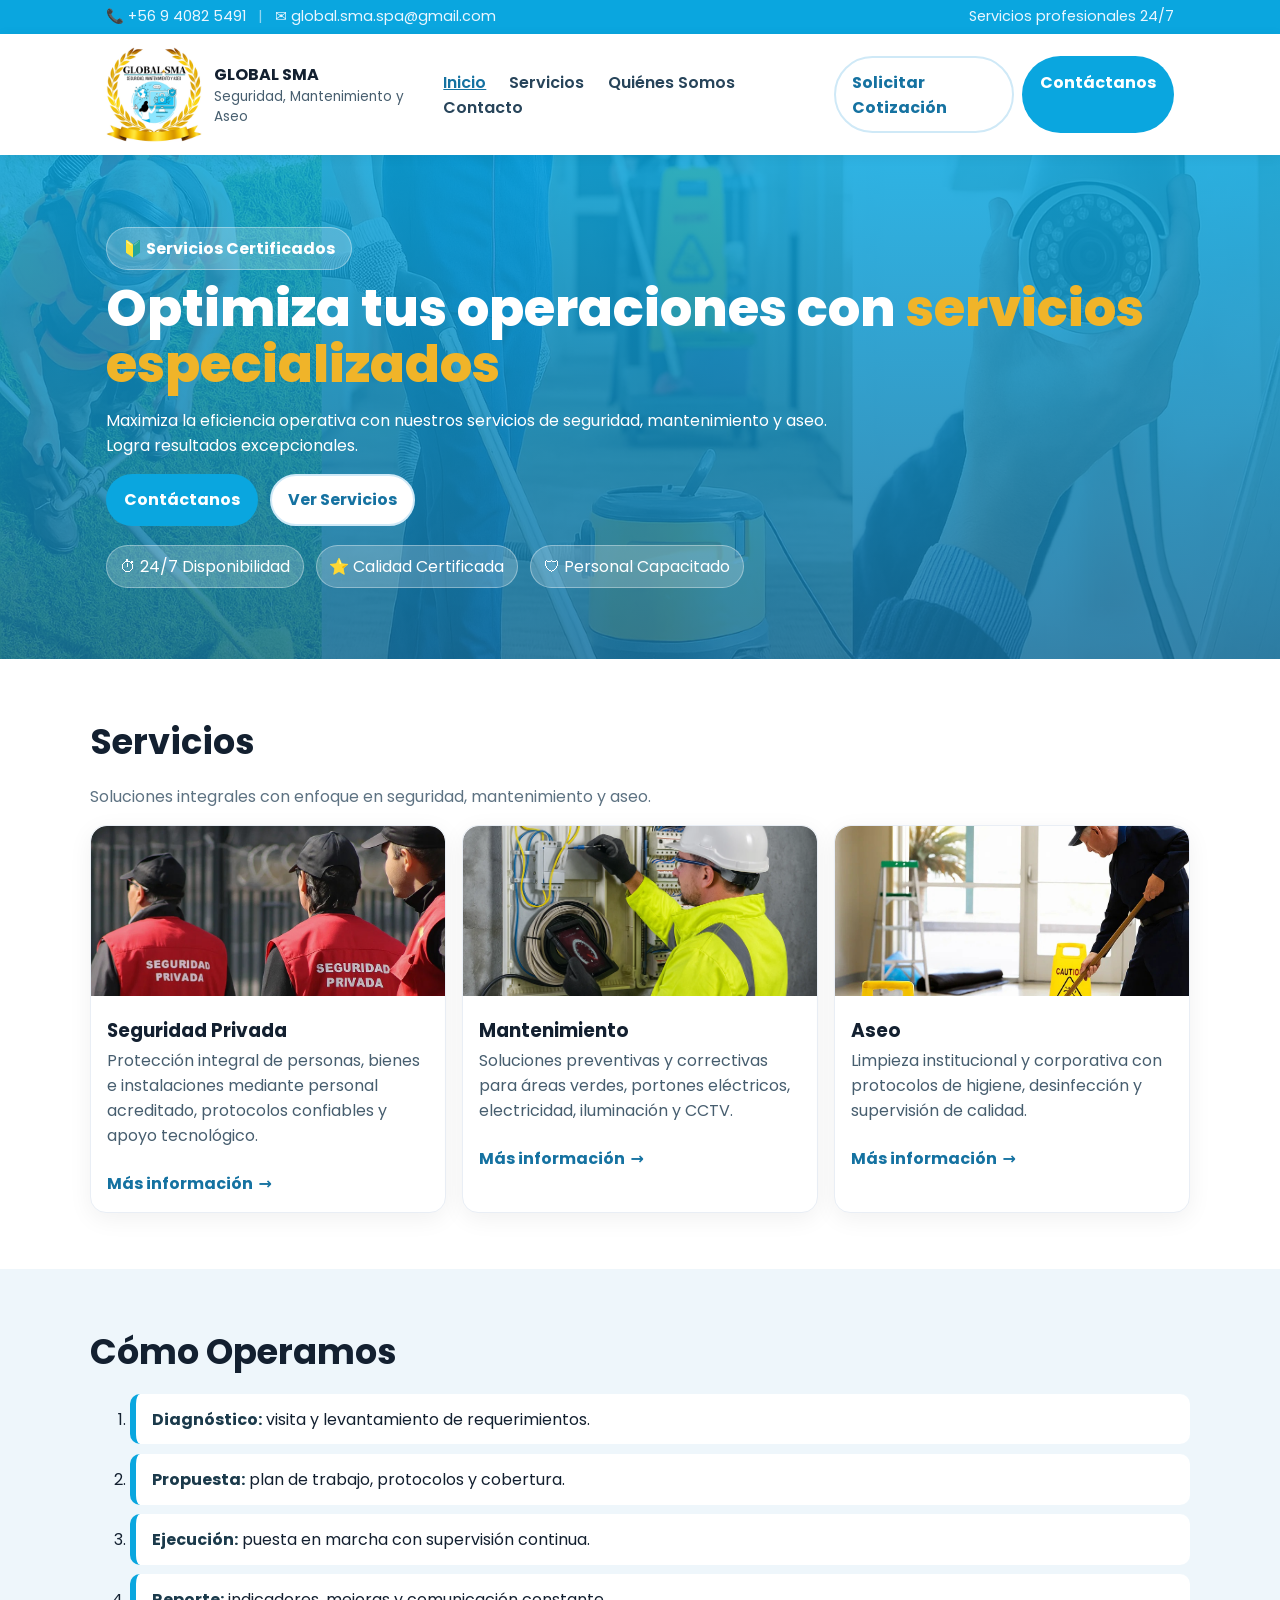
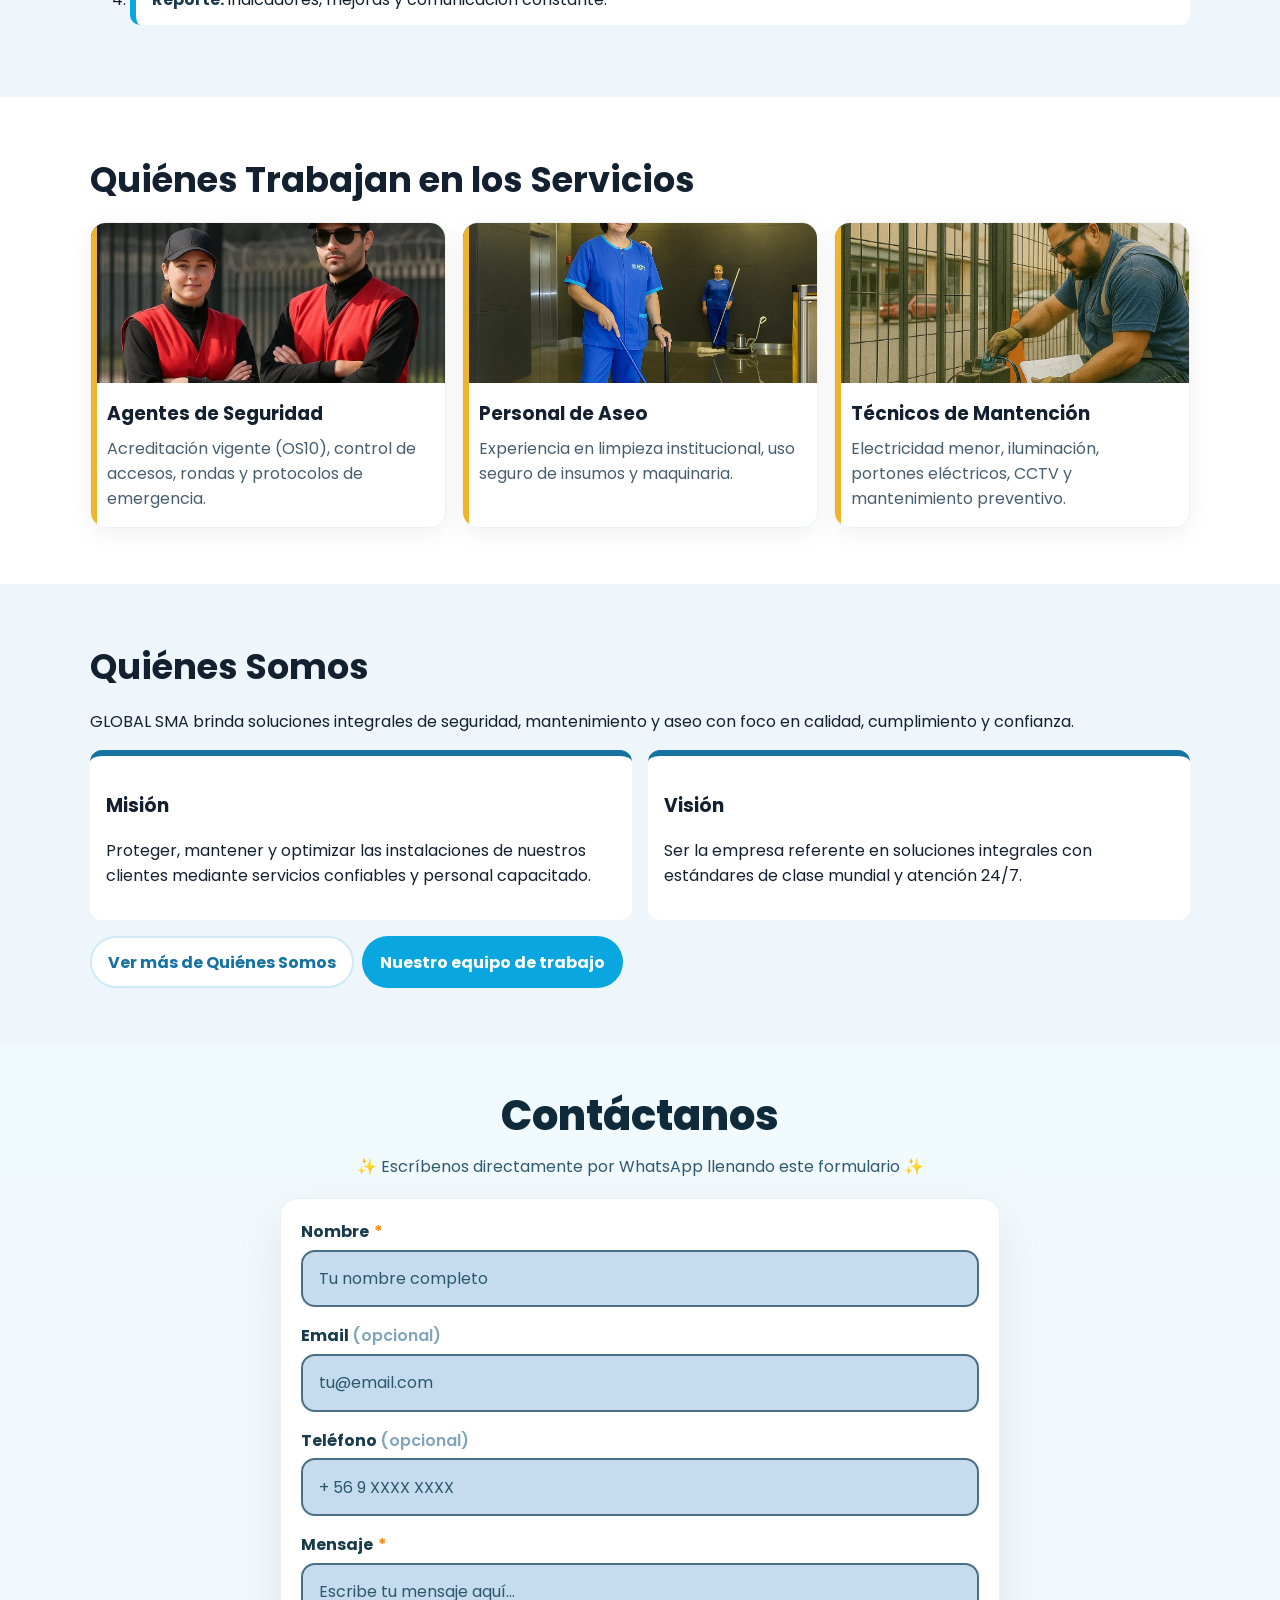
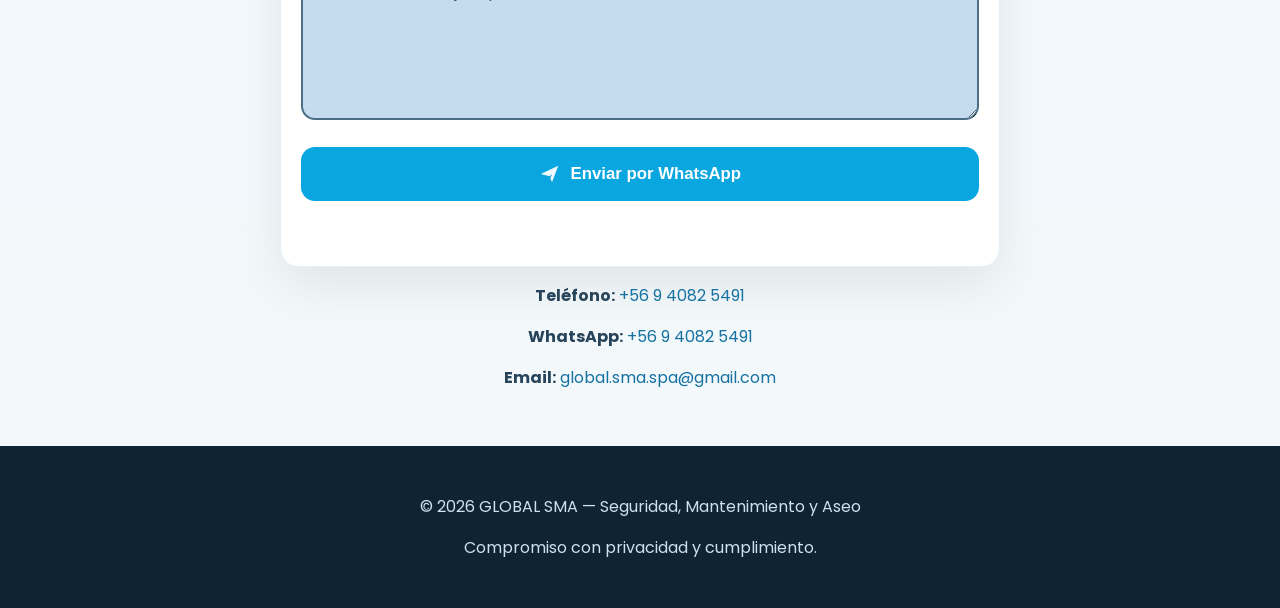
==== index.html @ ed61f9ca "Renombro index1.html a index.html y actualizo enlaces" ====
<!DOCTYPE html>
<html lang="es">
<head>
  <meta charset="utf-8">
  <meta name="viewport" content="width=device-width, initial-scale=1">
  <title>GLOBAL SMA – Seguridad, Mantenimiento y Aseo</title>
  <meta name="description" content="Servicios especializados de seguridad, mantenimiento y aseo. Disponibilidad 24/7, personal capacitado y certificaciones.">
  <link rel="preconnect" href="https://fonts.googleapis.com">
  <link href="https://fonts.googleapis.com/css2?family=Poppins:wght@400;600;700;800&display=swap" rel="stylesheet">
  <link rel="stylesheet" href="style1.css">
</head>
<body>
  <!-- Top bar -->
  <div class="topbar">
    <div class="container">
      <div class="left">
        <a href="tel:+56940825491">📞 +56 9 4082 5491</a>
        <span class="sep">|</span>
        <a href="mailto:global.sma.spa@gmail.com">✉️ global.sma.spa@gmail.com</a>
      </div>
      <div class="right">Servicios profesionales 24/7</div>
    </div>
  </div>

  <!-- Header -->
  <header class="header">
    <div class="container header-inner">
      <div class="brand">
        <img src="./assets/global-SMA-logotipo.webp" alt="GLOBAL SMA" class="logo">
        <div>
          <strong>GLOBAL SMA</strong>
          <div class="tagline">Seguridad, Mantenimiento y Aseo</div>
        </div>
      </div>
      <nav class="nav">
        <a href="index.html" class="active">Inicio</a>
        <a href="servicios.html">Servicios</a>
        <a href="quienes-somos.html">Quiénes Somos</a>
        <a href="index.html#contacto">Contacto</a>
      </nav>
      <div class="actions">
        <a class="btn ghost" href="#contacto">Solicitar Cotización</a>
        <a class="btn primary" href="#contacto">Contáctanos</a>
      </div>
    </div>
  </header>

  <!-- HERO -->
  <section id="inicio" class="hero">
    <div class="overlay"></div>
    <div class="container hero-content">
      <div class="badge">🔰 Servicios Certificados</div>
      <h1>Optimiza tus operaciones con <span class="accent">servicios especializados</span></h1>
      <p>Maximiza la eficiencia operativa con nuestros servicios de seguridad, mantenimiento y aseo. Logra resultados excepcionales.</p>
      <div class="hero-ctas">
        <a class="btn primary" href="#contacto">Contáctanos</a>
        <a class="btn ghost" href="servicios.html">Ver Servicios</a>
      </div>
      <ul class="pillars">
        <li>⏱ 24/7 Disponibilidad</li>
        <li>⭐ Calidad Certificada</li>
        <li>🛡 Personal Capacitado</li>
      </ul>
    </div>
  </section>

  <!-- SERVICIOS (categorías) -->
<section id="servicios" class="section">
  <div class="container">
    <h2>Servicios</h2>
    <p class="section-lead">Soluciones integrales con enfoque en seguridad, mantenimiento y aseo.</p>

    <div class="cards">
      <!-- Seguridad Privada -->
      <article class="card link">
        <img src="assets/seguridad privada.jpg" alt="Seguridad Privada">
        <h3>Seguridad Privada</h3>
        <p>Protección integral de personas, bienes e instalaciones mediante personal acreditado, protocolos confiables y apoyo tecnológico.</p>
        <a class="mi" href="servicios.html#seguridad-privada">Más información <span>→</span></a>
        <a class="stretched" href="servicios.html#seguridad-privada" aria-label="Ver Seguridad Privada"></a>
      </article>

      <!-- Mantenimiento -->
      <article class="card link">
        <img src="assets/mantencion-electricista.webp" alt="Mantenimiento Integral">
        <h3>Mantenimiento</h3>
        <p>Soluciones preventivas y correctivas para áreas verdes, portones eléctricos, electricidad, iluminación y CCTV.</p>
        <a class="mi" href="servicios.html#mantenimiento-integral">Más información <span>→</span></a>
        <a class="stretched" href="servicios.html#mantenimiento-integral" aria-label="Ver Mantenimiento Integral"></a>
      </article>

      <!-- Aseo -->
      <article class="card link">
        <img src="assets/auxiliar-aseo.jpg" alt="Servicios de Aseo">
        <h3>Aseo</h3>
        <p>Limpieza institucional y corporativa con protocolos de higiene, desinfección y supervisión de calidad.</p>
        <a class="mi" href="servicios.html#aseo-areas">Más información <span>→</span></a>
        <a class="stretched" href="servicios.html#aseo-areas" aria-label="Ver Servicios de Aseo"></a>
      </article>
    </div>
  </div>
</section>


  <!-- CÓMO OPERAMOS -->
  <section class="section alt">
    <div class="container">
      <h2>Cómo Operamos</h2>
      <ol class="steps">
        <li><strong>Diagnóstico:</strong> visita y levantamiento de requerimientos.</li>
        <li><strong>Propuesta:</strong> plan de trabajo, protocolos y cobertura.</li>
        <li><strong>Ejecución:</strong> puesta en marcha con supervisión continua.</li>
        <li><strong>Reporte:</strong> indicadores, mejoras y comunicación constante.</li>
      </ol>
    </div>
  </section>

  <!-- QUIÉNES TRABAJAN (con imágenes) -->
  <section class="section">
    <div class="container">
      <h2>Quiénes Trabajan en los Servicios</h2>

      <div class="profiles--with-images">
        <!-- Seguridad -->
        <article class="profile-card">
          <div class="profile-media">
            <img src="assets/seguridad-servcio.jpg" alt="Agente de seguridad en control de accesos">
          </div>
          <div class="profile-body">
            <h3>Agentes de Seguridad</h3>
            <p>Acreditación vigente (OS10), control de accesos, rondas y protocolos de emergencia.</p>
          </div>
        </article>

        <!-- Aseo -->
        <article class="profile-card">
          <div class="profile-media">
            <img src="assets/personal.jpg" alt="Personal de aseo en faena institucional">
          </div>
          <div class="profile-body">
            <h3>Personal de Aseo</h3>
            <p>Experiencia en limpieza institucional, uso seguro de insumos y maquinaria.</p>
          </div>
        </article>

        <!-- Mantención -->
        <article class="profile-card">
          <div class="profile-media">
            <img src="assets/mantencion-porton.jpg" alt="Técnico de mantención revisando panel eléctrico">
          </div>
          <div class="profile-body">
            <h3>Técnicos de Mantención</h3>
            <p>Electricidad menor, iluminación, portones eléctricos, CCTV y mantenimiento preventivo.</p>
          </div>
        </article>
      </div>
    </div>
  </section>

  <!-- QUIÉNES SOMOS (resumen con links) -->
  <section id="quienes-somos" class="section alt">
    <div class="container">
      <h2>Quiénes Somos</h2>
      <p>GLOBAL SMA brinda soluciones integrales de seguridad, mantenimiento y aseo con foco en calidad, cumplimiento y confianza.</p>
      <div class="mv">
        <div>
          <h3>Misión</h3>
          <p>Proteger, mantener y optimizar las instalaciones de nuestros clientes mediante servicios confiables y personal capacitado.</p>
        </div>
        <div>
          <h3>Visión</h3>
          <p>Ser la empresa referente en soluciones integrales con estándares de clase mundial y atención 24/7.</p>
        </div>
      </div>
      <div class="actions" style="margin-top:1rem">
        <a class="btn ghost" href="quienes-somos.html">Ver más de Quiénes Somos</a>
        <a class="btn primary" href="equipo.html">Nuestro equipo de trabajo</a>
      </div>
    </div>
  </section>

  <!-- CONTACTO -->
  <section id="contacto" class="section contact-section">
    <div class="container">
      <h2 class="contact-title">Contáctanos</h2>
      <p class="contact-subtitle">
        <span aria-hidden="true">✨</span>
        Escríbenos directamente por WhatsApp llenando este formulario
        <span aria-hidden="true">✨</span>
      </p>

      <form id="contactForm" class="contact-card" novalidate>
        <div class="field">
          <label for="c-nombre">Nombre <span class="req">*</span></label>
          <input id="c-nombre" name="nombre" class="input" placeholder="Tu nombre completo" required>
        </div>

        <div class="field">
          <label for="c-email">Email <span class="hint">(opcional)</span></label>
          <input id="c-email" type="email" name="email" class="input" placeholder="tu@email.com">
        </div>

        <div class="field">
          <label for="c-telefono">Teléfono <span class="hint">(opcional)</span></label>
          <input id="c-telefono" name="telefono" class="input" placeholder="+ 56 9 XXXX XXXX">
        </div>

        <div class="field">
          <label for="c-mensaje">Mensaje <span class="req">*</span></label>
          <textarea id="c-mensaje" name="mensaje" class="textarea" rows="5" placeholder="Escribe tu mensaje aquí..." required></textarea>
        </div>

        <button type="submit" class="btn contact-btn">
          <svg class="icon-plane" viewBox="0 0 24 24" width="22" height="22" aria-hidden="true">
            <path d="M2 12l19-9-6.8 18-2.7-6.5L2 12zM11.5 14.5l.9 2.2 1.8-4.8-2.7 2.6z" fill="currentColor"/>
          </svg>
          Enviar por WhatsApp
        </button>

        <p id="formStatus" class="status"></p>
      </form>

      <div class="contact-block" style="text-align:center; margin-top:1rem">
        <p><strong>Teléfono:</strong> <a href="tel:+56974298787">+56 9 4082 5491 </a></p>
        <p><strong>WhatsApp:</strong> <a target="_blank" href="https://wa.me/56940825491">+56 9 4082 5491 </a></p>
        <p><strong>Email:</strong> <a href="mailto:global.sma.spa@gmail.com">global.sma.spa@gmail.com</a></p>
      </div>
    </div>
  </section>

  <footer class="footer">
    <div class="container">
      <p>© <span id="year"></span> GLOBAL SMA — Seguridad, Mantenimiento y Aseo</p>
      <p>Compromiso con privacidad y cumplimiento.</p>
    </div>
  </footer>

  <script src="script1.js"></script>
</body>
</html>
---- style1.css ----
:root{
  --blue:#0aa6df;
  --blue-dark:#1572a1;
  --gold:#f0b429;
  --black:#0b0d12;
  --white:#ffffff;
  --muted:#eef6fb;
  --text:#132030;
}

*{box-sizing:border-box}
body{
  margin:0;
  font-family:"Poppins",system-ui,-apple-system,Segoe UI,Roboto,Arial,sans-serif;
  color:var(--text);
  background:#fff;
}

/* topbar */
.topbar{background:var(--blue); color:#eaf6ff; font-size:.9rem}
.topbar .container{display:flex;justify-content:space-between;align-items:center;padding:.4rem 1rem}
.topbar a{color:#eaf6ff; text-decoration:none}
.sep{opacity:.6; margin:0 .5rem}

/* header */
.header{background:#fff; box-shadow:0 2px 12px rgba(0,0,0,.06); position:sticky; top:0; z-index:50}
.header-inner{display:flex; align-items:center; justify-content:space-between; padding:.8rem 1rem; gap:1rem}
.brand{display:flex; align-items:center; gap:.75rem}
.logo{height:96px; width:auto; object-fit:contain}
.tagline{font-size:.85rem; color:#475e6f}
.nav a{margin:0 .6rem; text-decoration:none; color:#27445a; font-weight:600}
.nav a:hover{color:var(--blue-dark)}
.nav a.active{ color: var(--blue-dark); text-decoration: underline; }
.actions{display:flex; gap:.5rem}

.btn{padding:.7rem 1rem; border-radius:999px; text-decoration:none; font-weight:700; display:inline-block; border:2px solid transparent}
.btn.primary{background:var(--blue); color:#fff}
.btn.primary:hover{background:var(--blue-dark)}
.btn.ghost{background:#fff; color:var(--blue-dark); border-color:#cfe9f7}
.btn.ghost:hover{border-color:var(--blue-dark); color:var(--blue-dark)}

/* hero */
.hero{position:relative; background:url('assets/servicio-multiuso.webp') center/cover no-repeat; color:#fff; min-height:56vh; display:flex; align-items:center}
.hero .overlay{position:absolute; inset:0; background:linear-gradient(180deg, rgba(10,166,223,0.85), rgba(21,114,161,0.85))}
.hero-content{position:relative; padding:3rem 1rem}
.hero h1{font-size:clamp(2rem,5vw,3.2rem); font-weight:800; line-height:1.1; margin:.6rem 0}
.hero .accent{color:var(--gold)}
.hero p{max-width:760px}
.badge{display:inline-block; padding:.5rem 1rem; border-radius:999px; background:rgba(255,255,255,.2); border:1px solid rgba(255,255,255,.35); font-weight:700}
.hero-ctas{display:flex; gap:.75rem; margin-top:1rem}
.pillars{display:flex; gap:.75rem; list-style:none; padding:0; margin:1.2rem 0 0}
.pillars li{background:rgba(255,255,255,.2); border:1px solid rgba(255,255,255,.35); padding:.5rem .8rem; border-radius:999px}

/* inner hero */
.hero--inner{min-height:32vh}

/* sections */
.section{padding:3.5rem 1rem}
.section.alt{background:var(--muted)}
.container{max-width:1100px; margin:0 auto}
h2{font-size:clamp(1.6rem,3.5vw,2.2rem); margin:0 0 1rem}
.section-lead{color:#5d7282}

/* cards servicios */
.cards{display:grid; grid-template-columns:repeat(auto-fit, minmax(240px,1fr)); gap:1rem}
.card{background:#fff; border-radius:16px; box-shadow:0 6px 24px rgba(0,0,0,.06); overflow:hidden}
.card img{width:100%; height:170px; object-fit:cover}
.card h3{margin:.8rem 1rem .2rem}
.card p{margin:0 1rem 1rem; color:#475e6f}

/* ---- Servicios: tarjetas clickeables con hover llamativo ---- */
.card.link{
  position: relative;
  transition: transform .18s ease, box-shadow .18s ease, border-color .18s ease;
  border: 1px solid #e9eef5;
  cursor: pointer;
}
.card.link img{
  transition: transform .25s ease, filter .25s ease;
  border-radius: 16px 16px 0 0;
}
.card.link .mi{
  margin: .4rem 1rem 1rem;
  font-weight: 700;
  display: inline-flex;
  align-items: center;
  gap: .35rem;
  color: var(--blue-dark);
  text-decoration: none;
}
.card.link .mi span{ transition: transform .18s ease; }

/* Glow/iluminación y cambio de tono al hover */
.card.link:hover{
  transform: translateY(-4px);
  box-shadow: 0 16px 40px rgba(10,166,223,.22);
  border-color: rgba(10,166,223,.45);
}
.card.link:hover img{
  transform: scale(1.03);
  filter: saturate(1.12);
}
.card.link:hover .mi span{ transform: translateX(3px); }

/* El <a> que envuelve toda la tarjeta no debe tener subrayado */
.card.link a.stretched{
  position:absolute; inset:0; border-radius:16px; text-indent:-9999px; overflow:hidden;
}

/* steps */
.steps{display:grid; gap:.6rem; counter-reset:step}
.steps li{background:#fff; border-left:6px solid var(--blue); padding:.8rem 1rem; border-radius:10px}
.steps li strong{color:#1b3a4b}

/* perfiles */
.profiles{display:grid; grid-template-columns:repeat(auto-fit,minmax(260px,1fr)); gap:1rem}
.profile{background:#fff; border-left:6px solid var(--gold); padding:1rem; border-radius:12px; box-shadow:0 6px 24px rgba(0,0,0,.06)}

/* --- Perfiles con imagen --- */
.profiles--with-images{
  display:grid;
  grid-template-columns:repeat(auto-fit,minmax(260px,1fr));
  gap:1rem;
}
.profile-card{
  background:#fff;
  border-radius:16px;
  box-shadow:0 6px 24px rgba(0,0,0,.06);
  overflow:hidden;
  border:1px solid #eef2f6;
  position:relative;
}
/* acento lateral dorado (como en tu imagen) */
.profile-card::before{
  content:"";
  position:absolute; left:0; top:0; bottom:0; width:6px;
  background:var(--gold);
  border-radius:16px 0 0 16px;
}
/* imagen superior */
.profile-media{
  width:100%;
  height:160px;              /* ajusta si quieres más/menos alto */
  overflow:hidden;
}
.profile-media img{
  width:100%; height:100%;
  object-fit:cover; display:block;
}
/* contenido */
.profile-body{ padding:1rem; }
.profile-body h3{ margin:0 0 .5rem; }
.profile-body p{ margin:0; color:#475e6f; }
/* lista breve dentro de la card (si la usas) */
.profile-body ul{
  margin:.6rem 0 0; padding-left:1rem; color:#56697a;
}

/* equipo + mision-vision */
.team{display:grid; grid-template-columns:repeat(auto-fit,minmax(220px,1fr)); gap:1rem; margin:1rem 0}
.team article{background:#fff; padding:1rem; border-radius:12px; box-shadow:0 6px 24px rgba(0,0,0,.06)}
.mv{display:grid; grid-template-columns:repeat(auto-fit,minmax(260px,1fr)); gap:1rem; margin-top:1rem}
.mv > div{background:#fff; padding:1rem; border-radius:12px; border-top:6px solid var(--blue-dark)}

/* formulario (versión simple que ya tenías) */
.form{background:#fff; padding:1rem; border-radius:16px; box-shadow:0 6px 24px rgba(0,0,0,.06)}
.form .row{display:flex; gap:1rem; flex-wrap:wrap}
.form input, .form textarea{
  width:100%; padding:.8rem 1rem; border:1px solid #d5e7f3; border-radius:12px; font:inherit; outline:none;
}
.form input:focus, .form textarea:focus{border-color:var(--blue)}
.form .actions{align-items:center}
.status{min-height:1.2rem; color:#1b3a4b; margin-top:.6rem}

/* contacto info */
.contact-block{margin-top:1rem; color:#27445a}
.contact-block a{color: var(--blue-dark); text-decoration:none}

/* breadcrumbs */
.breadcrumbs{
  display:flex; gap:.4rem; align-items:center;
  font-size:.9rem; margin-bottom:.4rem;
}
.breadcrumbs a{ color:#eaf6ff; text-decoration:none; }
.breadcrumbs span{ color:#eaf6ff; opacity:.85; }

/* footer */
.footer{background:#0f2333; color:#cfe0ee; padding:2rem 1rem; text-align:center}

/* --- FIX: Tamaño controlado para las fotos del Equipo operativo --- */
.profiles .profile.has-media {
  overflow: hidden;               /* recorta bordes si la imagen se sale */
}
.profiles .profile.has-media .media {
  height: 200px;                  /* ajusta 160/180/220 según gusto */
  overflow: hidden;
}
/* en desktop, un poco más altas; en móvil, más bajas */
@media (min-width: 1024px) {
  .profiles .profile.has-media .media { height: 220px; }
}
@media (max-width: 640px) {
  .profiles .profile.has-media .media { height: 160px; }
}
/* la imagen SIEMPRE debe llenar el alto del contenedor y recortarse */
.profiles .profile.has-media .media img {
  width: 100%;
  height: 100% !important;        /* asegura que no herede otra regla */
  object-fit: cover;
  display: block;
}

/* ===== Contacto (estilo visual mejorado) ===== */
.contact-section{
  background: linear-gradient(180deg, rgba(10,166,223,.06), rgba(21,114,161,.05));
  padding-top: 2.5rem;
  padding-bottom: 2.5rem;
}
.contact-title{
  text-align:center;
  font-size: clamp(2rem, 4.8vw, 2.6rem);
  margin: 0 0 .5rem;
  color: #0f2a3a;
  font-weight: 800;
}
.contact-subtitle{
  text-align:center;
  color:#2e5a71;
  max-width: 640px;
  margin: 0 auto 1.25rem;
  line-height: 1.45;
}
.contact-card{
  background: #ffffff;
  border-radius: 18px;
  padding: 1.25rem;
  max-width: 720px;
  margin: 0 auto;
  box-shadow: 0 18px 50px rgba(0,0,0,.08);
  border: 1px solid #e6f0f6;
}
/* Campos */
.field{ margin-bottom: 1rem; }
.field label{
  display:block;
  font-weight: 700;
  color:#173b4a;
  margin: 0 0 .35rem;
}
.field .hint{ font-weight: 600; color:#82a5b9; }
.req{ color:#f28c18; margin-left:.15rem; }
.input, .textarea{
  width:100%;
  border: 2px solid #4a6f87;
  background: #c4dcee;
  color:#0f2a3a;
  border-radius: 14px;
  padding: .9rem 1rem;
  outline: none;
  transition: border-color .18s ease, box-shadow .18s ease, background-color .18s ease;
  font: inherit;
}
.input::placeholder, .textarea::placeholder{ color:#2d576d; }
.input:focus, .textarea:focus{
  border-color: var(--blue);
  background: #f3fbff;
  box-shadow: 0 0 0 4px rgba(10,166,223,.15);
}
/* Botón */
.contact-btn{
  width: 100%;
  display: inline-flex;
  justify-content: center;
  align-items: center;
  gap: .6rem;
  background: var(--blue);
  color: #fff;
  border: none;
  border-radius: 14px;
  padding: 1rem 1.2rem;
  font-weight: 800;
  font-size: 1.05rem;
  cursor: pointer;
  transition: transform .15s ease, box-shadow .15s ease, background-color .15s ease;
  margin-top: .25rem;
}
.contact-btn:hover{ background-color: var(--blue-dark); box-shadow: 0 10px 28px rgba(10,166,223,.25); transform: translateY(-1px); }
.contact-btn:active{ transform: translateY(0); box-shadow:none; }
.icon-plane{ opacity:.95; }
/* Estado */
.status{ margin-top:.6rem; color:#1b3a4b; min-height:1.2rem;}

/* (posible variante anterior sólo si usas .media en #aseo) */
#aseo{ overflow: hidden; border-radius: 16px; }
#aseo .media{
  height: 180px;               /* ajusta a tu gusto */
  overflow: hidden;
}
#aseo .media img{
  width: 100%;
  height: 100%;
  object-fit: cover;           /* ahora sí recorta */
  display: block;
}

/* ======== NUEVO: IMÁGENES COMPLETAS EN CARDS (sin recortar) ======== */
/* Usa esto para Aseo y Mantenimiento: <article class="card link contain-media"> */
.card.contain-media{
  overflow: hidden;
  border-radius: 16px;
  padding: 0; /* evita margen blanco arriba */
}
/* marco con relación de aspecto y “letterbox” suave cuando la imagen no llena */
.card.contain-media .media-contain{
  width: 100%;
  aspect-ratio: 16/9;                 /* cambia a 4/3 si la prefieres más alta */
  background: #f7fbff;                /* color de las franjas si sobra espacio */
  display: flex;
  align-items: center;
  justify-content: center;
  border-bottom: 1px solid #e9eef5;
  border-radius: 16px 16px 0 0;
  overflow: hidden;
}
/* la foto se ajusta al marco sin deformarse ni recortarse */
.card.contain-media .media-contain img{
  width: 100%;
  height: 100%;
  object-fit: contain;                 /* clave: muestra la imagen completa */
  display: block;
}
/* márgenes de contenido tras el marco */
.card.contain-media h3,
.card.contain-media p,
.card.contain-media ul,
.card.contain-media .mi{
  margin-left: 1rem;
  margin-right: 1rem;
}
.card.contain-media h3{ margin-top: .9rem; }
.card.contain-media p{ margin-bottom: 1rem; }
/* un poco más alto en móviles si quieres */
@media (max-width: 640px){
  .card.contain-media .media-contain{ aspect-ratio: 4/3; }
}

/* ===== Secciones tipo catálogo (como la referencia) ===== */
.section-head{
  text-align:center;
  margin: 0 auto 1.6rem;
  max-width: 880px;
}
.section-head h2{
  font-size: clamp(1.9rem, 3.8vw, 2.6rem);
  font-weight: 800;
  margin: 0 0 .6rem;
}
.section-head .underline{
  width: 110px; height: 4px;
  margin: .25rem auto 0;
  background: var(--blue-dark);
  border-radius: 4px;
}
.section-head p{
  color:#5d7282;
  line-height:1.6;
  font-size: 1.05rem;
  margin: .9rem auto 0;
}

/* grid y tarjetas grandes */
.service-grid{
  display:grid;
  grid-template-columns: repeat(auto-fit, minmax(300px,1fr));
  gap: 1.4rem;
}
.service-card{
  background:#fff;
  border-radius:20px;
  box-shadow: 0 12px 40px rgba(8,19,31,.08);
  border: 1px solid #e9eef5;
  overflow:hidden;
  transition: transform .18s ease, box-shadow .18s ease;
}
.service-card:hover{
  transform: translateY(-4px);
  box-shadow: 0 18px 56px rgba(8,19,31,.12);
}
.service-card .media{
  height: 240px;                 /* alto generoso como en la referencia */
  overflow:hidden;
}
@media (min-width: 1200px){ .service-card .media{ height: 260px; } }
@media (max-width: 640px){ .service-card .media{ height: 200px; } }

.service-card .media img{
  width:100%; height:100%;
  object-fit: cover; display:block;
}
.service-card .body{
  padding: 1.15rem 1.4rem 1.6rem;
  text-align:center;
}
.service-card h3{
  margin: 0 0 .6rem;
  font-size: 1.25rem;
}
.service-card p{
  margin: 0;
  color:#546b7b;
  line-height:1.7;
}

/* ===== Categorías expandibles en la misma página ===== */
.category {
  border-radius: 20px;
  background: #029fc2;
  border: 1px solid #e9eef5;
  box-shadow: 0 12px 40px rgba(8,19,31,.06);
  overflow: hidden;
  margin-bottom: 1rem;
}

/* Cabecera clickable (categoría) */
.category__head {
  display: grid;
  grid-template-columns: 120px 1fr auto;
  gap: 1rem;
  align-items: center;
  padding: 1rem;
  cursor: pointer;
  transition: background-color .18s ease;
}
.category__head:hover { background-color: #f6fbff; }
.category__media {
  height: 86px;
  border-radius: 14px;
  overflow: hidden;
}
.category__media img { width: 100%; height: 100%; object-fit: cover; display: block; }
.category__title { margin: 0; font-size: 1.35rem; }
.category__desc  { margin: .2rem 0 0; color: #546b7b; }
.category__toggle {
  font-weight: 800;
  color: var(--blue-dark);
}

/* Panel colapsable */
.category__panel {
  grid-column: 1 / -1;
  border-top: 1px solid #668bbe;
  /* animación suave */
  max-height: 0;
  overflow: hidden;
  transition: max-height .28s ease;
}

/* Cuando está abierto */
.category[aria-expanded="true"] .category__panel {
  max-height: 2000px; /* suficiente para el contenido */
}
.category[aria-expanded="true"] .category__toggle::after { content: "▲"; }
.category[aria-expanded="false"] .category__toggle::after { content: "▼"; }

/* Grid de sub-servicios (reusa tu estilo) */
.category__panel .service-grid {
  padding: 1rem;
}

/* Responsive cabecera */
@media (max-width: 640px){
  .category__head { grid-template-columns: 80px 1fr auto; }
  .category__media { height: 64px; }
}

/* Forzar descripciones en negro (categorías y tarjetas) */
.category .category__head .category__desc,
.category[aria-expanded] .category__panel .service-grid .service-card .body p,
.section .service-grid .service-card .body p {
  color: var(--black) !important; /* #0b0d12 */
}
.section-head p { 
  color: var(--black) !important;
}
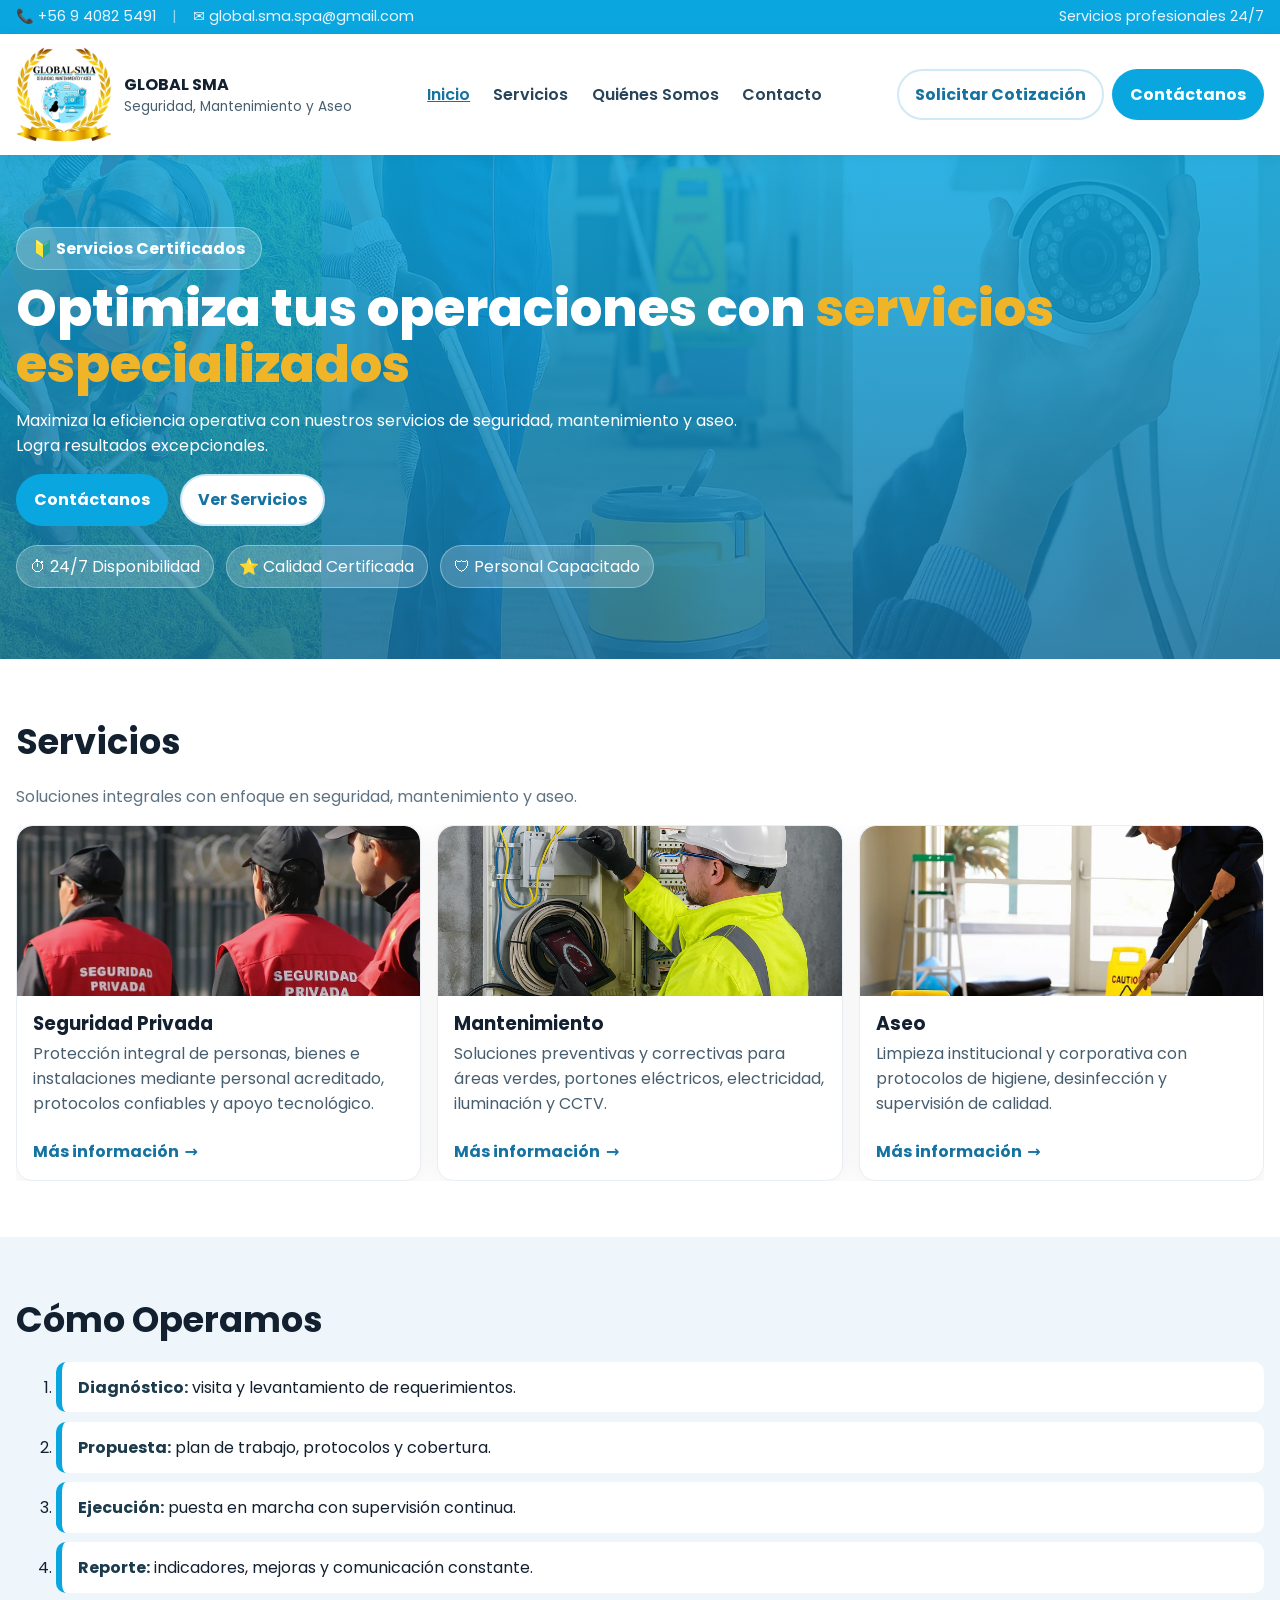
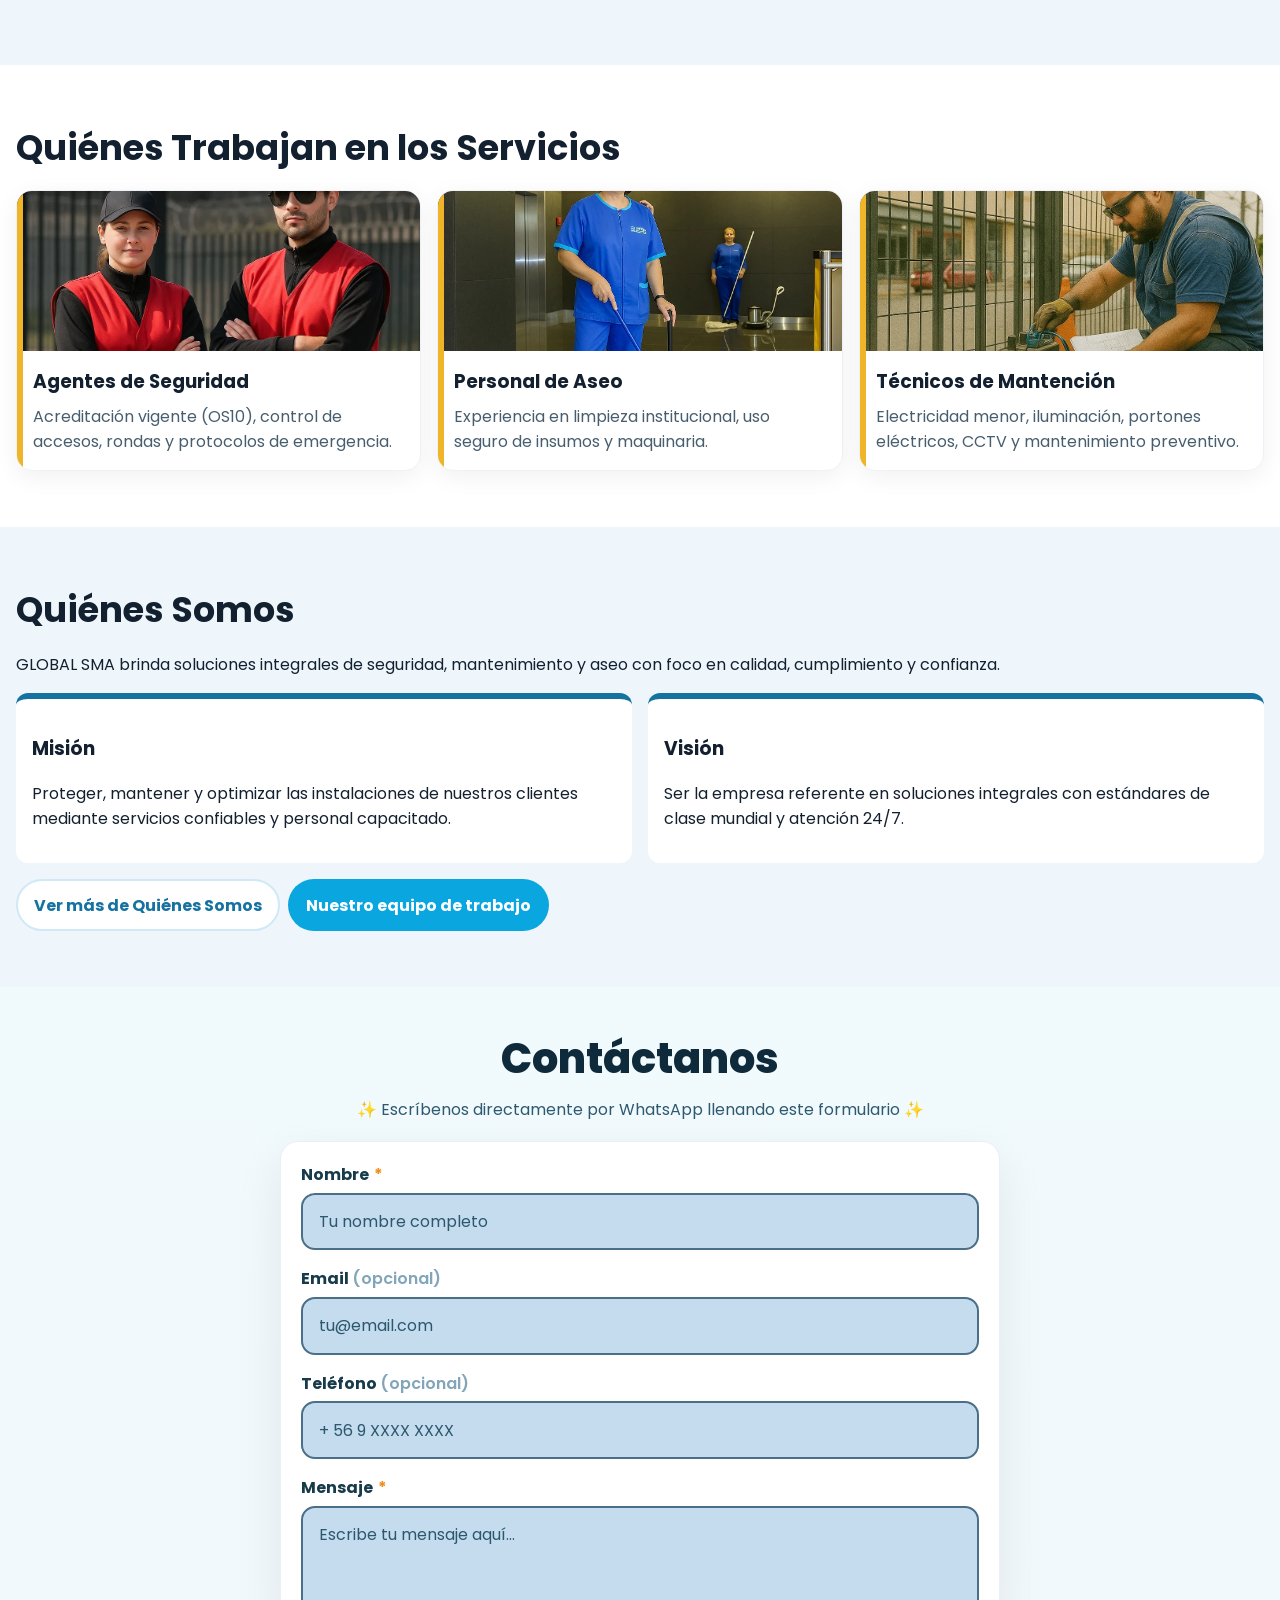
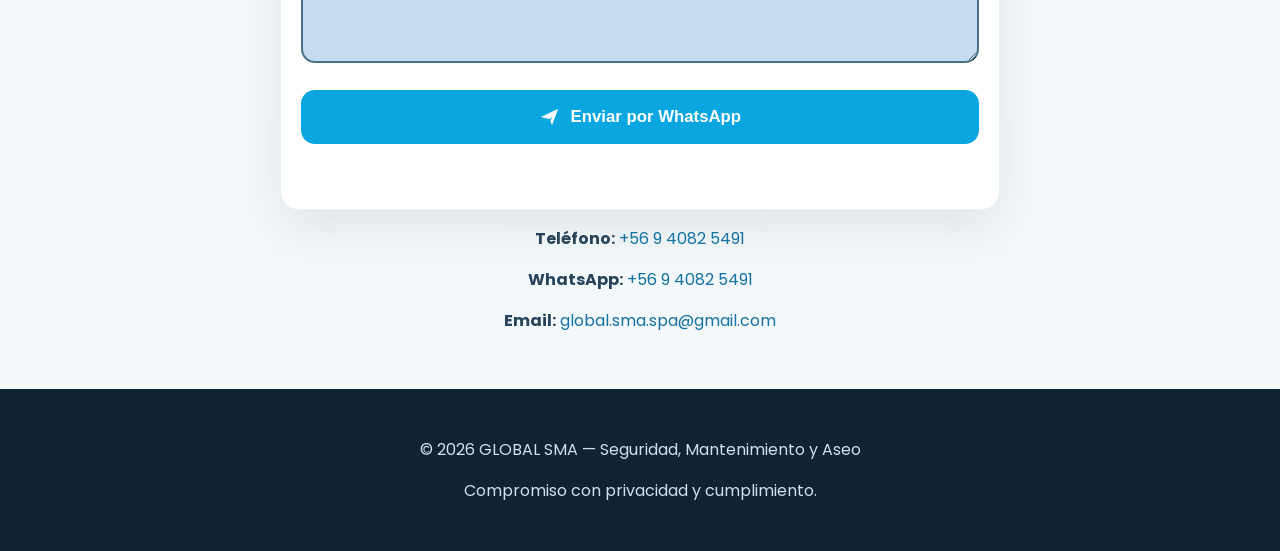
==== commit f31197b3: "SEO: add robots.txt, sitemap.xml and meta tags" ====
--- a/index.html
+++ b/index.html
@@ -8,6 +8,8 @@
   <link rel="preconnect" href="https://fonts.googleapis.com">
   <link href="https://fonts.googleapis.com/css2?family=Poppins:wght@400;600;700;800&display=swap" rel="stylesheet">
   <link rel="stylesheet" href="style1.css">
+  <link rel="canonical" href="https://www.globalsma.cl/">
+
 </head>
 <body>
   <!-- Top bar -->
--- a/style1.css
+++ b/style1.css
@@ -482,4 +482,71 @@
 .section-head p { 
   color: var(--black) !important;
 }
-
+/* ===== Hotfix móvil: evitar corrimientos y overflow ===== */
+html, body {
+  width: 100%;
+  max-width: 100%;
+  overflow-x: hidden;           /* corta cualquier desborde horizontal */
+}
+
+.container,
+.section,
+.header,
+.topbar,
+.hero,
+.hero .overlay,
+.hero-content {
+  max-width: 100%;
+}
+
+/* Imágenes responsivas siempre */
+img, svg, video {
+  max-width: 100%;
+  height: auto;
+  display: block;
+}
+
+/* Topbar: que haga wrap y no se desborde el mail largo */
+.topbar .container { flex-wrap: wrap; }
+.topbar .left { display: flex; flex-wrap: wrap; gap: .5rem; }
+.topbar a { word-break: break-word; }
+
+/* Header: que el brand/nav/botones bajen en 2 líneas si es necesario */
+@media (max-width: 768px) {
+  .header-inner { flex-wrap: wrap; }
+  .brand { flex: 1 1 100%; }
+  .nav { display: flex; flex-wrap: wrap; gap: .5rem; }
+  .actions { width: 100%; display: flex; gap: .5rem; flex-wrap: wrap; }
+  .actions .btn { flex: 1 1 auto; max-width: 100%; }  /* que no empujen el ancho */
+}
+
+/* Hero: evitar que chips/ctas generen ancho extra */
+.hero-ctas { flex-wrap: wrap; }
+.pillars { flex-wrap: wrap; }
+
+/* Tarjetas/grids: nunca más anchas que el viewport */
+.cards, .service-grid {
+  max-width: 100%;
+  overflow: hidden;   /* por si alguna card intenta salir */
+}
+
+/* Botones: que permitan salto de línea si el texto es muy largo en móvil */
+.btn { white-space: normal; }
+
+/* Evitar que alguna card con hover/transform rompa el ancho en móvil */
+@media (hover: none) {
+  .card.link:hover { transform: none; box-shadow: 0 6px 24px rgba(0,0,0,.06); }
+  .card.link:hover img { transform: none; filter: none; }
+}
+
+/* Ajuste extra por si algún 100vw generó scroll horizontal en iOS */
+[class*="hero"], [class*="overlay"] {
+  width: 100%;
+}
+
+/* Asegurar que las media de perfiles/servicios no estiren el contenedor */
+.profile-media, .category__media, .service-card .media {
+  max-width: 100%;
+  overflow: hidden;
+}
+
